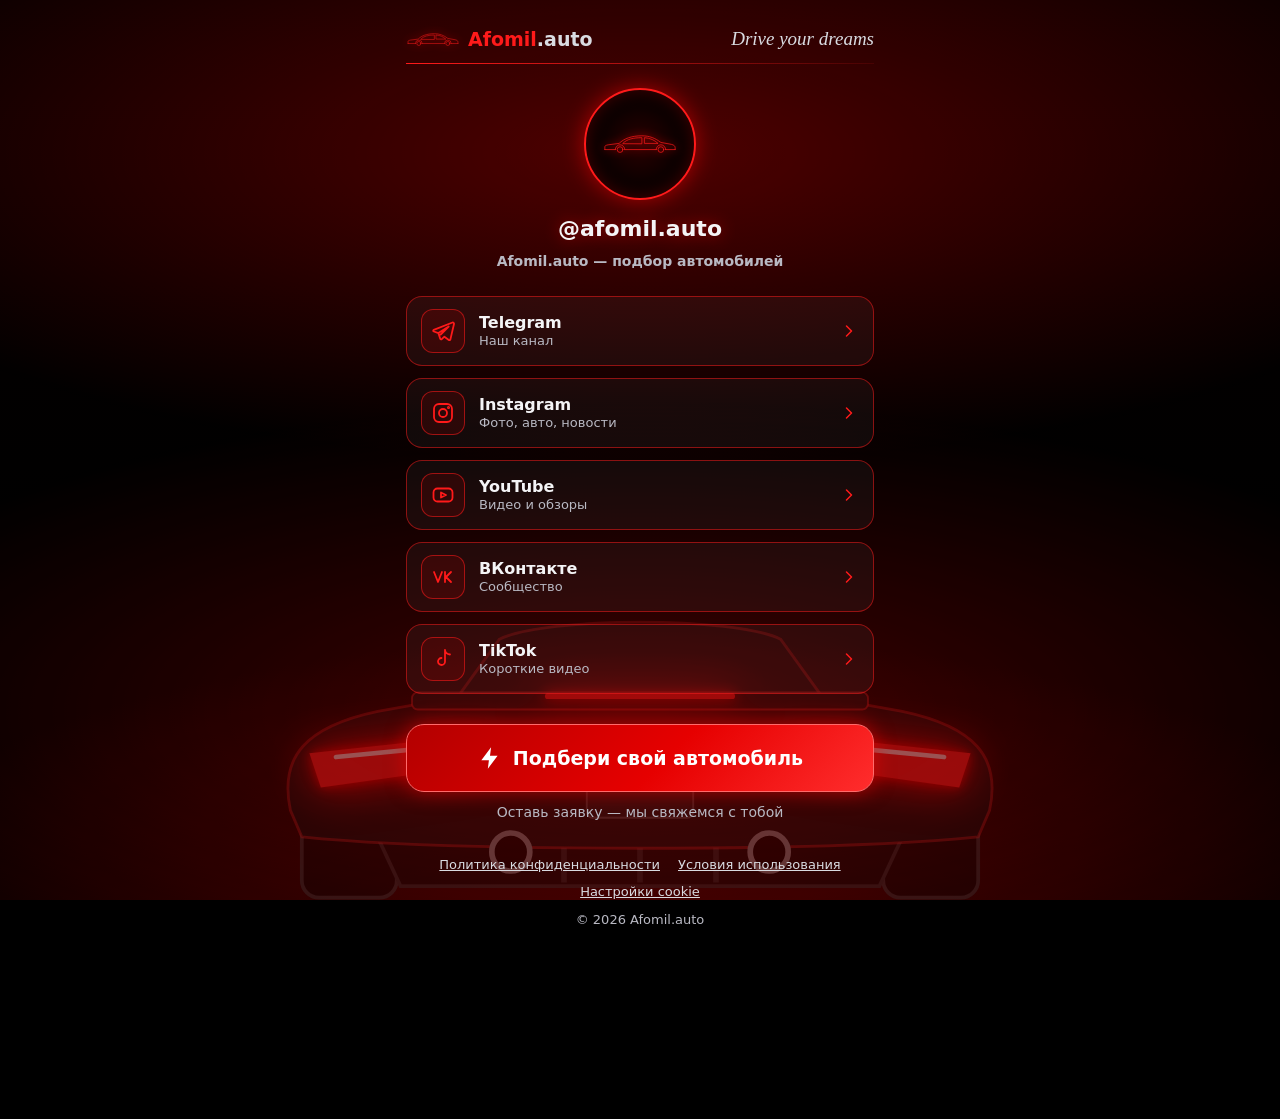
==== index.html @ 8be82878 "Add Afomil.auto landing page Dark neon-red link-in-bio page with a CSS 3D tunnel loader, animated ba" ====
<!doctype html>
<html lang="ru">
<head>
<meta charset="utf-8">
<meta name="viewport" content="width=device-width,initial-scale=1,viewport-fit=cover">
<title>Afomil.auto — Drive your dreams | Подбор автомобиля</title>
<meta name="description" content="Afomil.auto — подбор автомобиля под ваш запрос. Оставьте заявку в Telegram-боте, смотрите фото и новости в Telegram, Instagram и TikTok.">
<meta name="keywords" content="Afomil.auto, Afonil.auto, подбор авто, автомобиль, купить авто, Drive your dreams, заявка на авто">
<meta name="theme-color" content="#000000">
<meta http-equiv="Content-Security-Policy" content="default-src 'self'; img-src 'self' data:; style-src 'self'; script-src 'self'; connect-src 'self'; base-uri 'none'; form-action 'none'">
<link rel="canonical" href="https://tonxetyz.github.io/afomil-auto-site/">
<!-- favicon: svg + ico + png; replace https://tonxetyz.github.io/afomil-auto-site with the real domain everywhere (canonical, og, sitemap, robots) -->
<link rel="icon" href="favicon.ico" sizes="48x48">
<link rel="icon" href="favicon.svg" type="image/svg+xml">
<link rel="icon" href="favicon-32.png" sizes="32x32" type="image/png">
<link rel="apple-touch-icon" href="apple-touch-icon.png">
<link rel="manifest" href="site.webmanifest">
<meta property="og:type" content="website">
<meta property="og:locale" content="ru_RU">
<meta property="og:site_name" content="Afomil.auto">
<meta property="og:title" content="Afomil.auto — Drive your dreams">
<meta property="og:description" content="Подбери свой автомобиль: оставь заявку — мы свяжемся с тобой.">
<meta property="og:url" content="https://tonxetyz.github.io/afomil-auto-site/">
<meta property="og:image" content="https://tonxetyz.github.io/afomil-auto-site/og.png">
<meta property="og:image:width" content="1200">
<meta property="og:image:height" content="630">
<meta property="og:image:alt" content="Afomil.auto — красный неоновый логотип и спортивный автомобиль в тоннеле">
<meta name="twitter:card" content="summary_large_image">
<meta name="twitter:title" content="Afomil.auto — Drive your dreams">
<meta name="twitter:description" content="Подбери свой автомобиль: оставь заявку — мы свяжемся с тобой.">
<meta name="twitter:image" content="https://tonxetyz.github.io/afomil-auto-site/og.png">
<meta name="twitter:image:alt" content="Afomil.auto — красный неоновый логотип и спортивный автомобиль в тоннеле">
<script type="application/ld+json">{"@context":"https://schema.org","@type":"Organization","name":"Afomil.auto","url":"https://tonxetyz.github.io/afomil-auto-site/","logo":"https://tonxetyz.github.io/afomil-auto-site/apple-touch-icon.png","sameAs":["https://t.me/afomilautobot","https://t.me/afomil_auto","https://www.instagram.com/afomil.auto","https://www.tiktok.com/@afomil.auto"]}</script>
<link rel="stylesheet" href="style.css">
</head>
<body>

<svg class="sprite" aria-hidden="true" focusable="false">
  <!-- side-view outline logo -->
  <symbol id="car-side" viewBox="0 0 160 48">
    <path d="M6 37V31c0-2 2-3 7-4l23-3c10-10 26-16 48-16 16 0 28 5 40 14l22 4c6 1.500 8 4 8 7v4"/>
    <path d="M6 37h22M48 37h66M134 37h20"/>
    <path d="M28 37a10 10 0 0 1 20 0M114 37a10 10 0 0 1 20 0"/>
    <circle cx="38" cy="37" r="6"/><circle cx="124" cy="37" r="6"/>
    <path d="M44 24c8-9 22-12 40-12v12zM90 12c12 1 20 5 28 12H90z"/>
  </symbol>
  <!-- rear-view car -->
  <symbol id="car-body" viewBox="0 0 400 180">
    <rect x="22" y="112" width="50" height="62" rx="9" fill="#050505" stroke="#2c2c2c" stroke-width="2"/>
    <rect x="328" y="112" width="50" height="62" rx="9" fill="#050505" stroke="#2c2c2c" stroke-width="2"/>
    <path d="M60 138h280l-14 30H74z" fill="#060606" stroke="#262626" stroke-width="2"/>
    <path d="M160 140v26M200 140v26M240 140v26" stroke="#222" stroke-width="3"/>
    <path d="M100 74l26-36c24-12 124-12 148 0l26 36z" fill="#050505" stroke="#ff2a2a" stroke-opacity=".35" stroke-width="1.500"/>
    <path d="M16 128C10 100 24 84 62 76l22-4h232l22 4c38 8 52 24 46 52l-6 14c-78 8-278 8-356 0z" fill="#0c0c0c" stroke="#ff2a2a" stroke-opacity=".4" stroke-width="1.500"/>
    <rect x="80" y="66" width="240" height="9" rx="3" fill="#111" stroke="#ff2a2a" stroke-opacity=".5"/>
    <rect x="172" y="112" width="56" height="20" rx="3" fill="#161616" stroke="#444"/>
    <circle cx="132" cy="150" r="10" fill="#000" stroke="#7a7a7a" stroke-width="3"/>
    <circle cx="268" cy="150" r="10" fill="#000" stroke="#7a7a7a" stroke-width="3"/>
  </symbol>
  <symbol id="car-lights" viewBox="0 0 400 180">
    <g fill="#ff1a1a">
      <path d="M26 98l92-10v16l-86 12z"/><path d="M374 98l-92-10v16l86 12z"/>
      <rect x="118" y="92" width="164" height="5" rx="2.500"/>
      <rect x="150" y="66.500" width="100" height="3" rx="1.500"/>
    </g>
    <path d="M40 100l72-7M360 100l-72-7" stroke="#ffc2c2" stroke-width="2.500" stroke-linecap="round"/>
  </symbol>
  <!-- line icons (24x24) -->
  <symbol id="i-tg" viewBox="0 0 24 24"><path d="M21.500 3.500L2.800 10.800c-.8.300-.8 1.400 0 1.700l4.600 1.600 1.800 5.600c.2.700 1.100.9 1.600.4l2.600-2.400 4.400 3.300c.6.400 1.400.1 1.600-.6L23 5c.2-.9-.7-1.800-1.500-1.500zM7.400 14.100l10.300-6.600-8 8"/></symbol>
  <symbol id="i-ch" viewBox="0 0 24 24"><path d="M3 10v4h3l7 4V6L6 10zM16 9a4 4 0 0 1 0 6M18.500 6.500a8 8 0 0 1 0 11"/></symbol>
  <symbol id="i-bot" viewBox="0 0 24 24"><rect x="4" y="8" width="16" height="11" rx="3"/><path d="M12 4v4M9 13v1M15 13v1M2 12v3M22 12v3"/></symbol>
  <symbol id="i-ig" viewBox="0 0 24 24"><rect x="3" y="3" width="18" height="18" rx="5"/><circle cx="12" cy="12" r="4"/><circle cx="17.500" cy="6.500" r=".6"/></symbol>
  <symbol id="i-yt" viewBox="0 0 24 24"><rect x="2.5" y="5.5" width="19" height="13" rx="4"/><path d="M10 9.5l5 2.5-5 2.5z"/></symbol>
  <symbol id="i-vk" viewBox="0 0 24 24"><path d="M3 7l4 10 4-10M14 7v10M20 7l-5 5 5 5"/></symbol>
  <symbol id="i-tt" viewBox="0 0 24 24"><path d="M14 3v11.500a3.500 3.500 0 1 1-3.500-3.500M14 3c.3 2.600 2 4.200 5 4.500"/></symbol>
  <symbol id="i-tw" viewBox="0 0 24 24"><path d="M4 3h17v11l-5 5h-4l-3 3v-3H4zM16 8v4M12 8v4"/></symbol>
  <symbol id="i-bolt" viewBox="0 0 24 24"><path d="M13 2L4 14h7l-1 8 9-12h-7z"/></symbol>
  <symbol id="i-arrow" viewBox="0 0 24 24"><path d="M9 6l6 6-6 6"/></symbol>
</svg>

<!-- ============ SITE ============ -->
<div class="bg" aria-hidden="true">
  <i></i><i></i><i></i><i></i><i></i><i></i><i></i>
  <div class="bg-car rear">
    <svg viewBox="0 0 400 180"><use href="#car-body"/></svg>
    <svg class="lights" viewBox="0 0 400 180"><use href="#car-lights"/></svg>
  </div>
</div>

<main class="page">
  <header class="top stagger">
    <a class="brand" href="./" aria-label="Afomil.auto — на главную">
      <svg class="ic" viewBox="0 0 160 48" aria-hidden="true"><use href="#car-side"/></svg>
      <span><span class="r">Afomil</span><span class="s">.auto</span></span>
    </a>
    <p class="hand" lang="en">Drive your dreams</p>
  </header>

  <section class="profile stagger" aria-labelledby="h">
    <div class="avatar"><svg class="ic" viewBox="0 0 160 48" role="img" aria-label="Логотип Afomil.auto — контур спортивного авто"><use href="#car-side"/></svg></div>
    <p class="handle">@afomil.auto</p>
    <h1 class="tagline" id="h">Afomil.auto — подбор автомобилей</h1>
  </section>

  <nav aria-label="Наши ссылки">
    <ul class="links">
      <li class="stagger"><a class="link" href="https://t.me/afomil_auto" target="_blank" rel="noopener noreferrer"><span class="ico"><svg class="ic" aria-hidden="true"><use href="#i-tg"/></svg></span><span class="txt"><b>Telegram</b><small>Наш канал</small></span><svg class="ic arr" aria-hidden="true"><use href="#i-arrow"/></svg></a></li>
      <li class="stagger"><a class="link" href="https://www.instagram.com/afomil.auto" target="_blank" rel="noopener noreferrer"><span class="ico"><svg class="ic" aria-hidden="true"><use href="#i-ig"/></svg></span><span class="txt"><b>Instagram</b><small>Фото, авто, новости</small></span><svg class="ic arr" aria-hidden="true"><use href="#i-arrow"/></svg></a></li>
      <li class="stagger"><a class="link" href="https://youtube.com/@afomil_auto?si=aGSf8kV5DaeeR-SS" target="_blank" rel="noopener noreferrer"><span class="ico"><svg class="ic" aria-hidden="true"><use href="#i-yt"/></svg></span><span class="txt"><b>YouTube</b><small>Видео и обзоры</small></span><svg class="ic arr" aria-hidden="true"><use href="#i-arrow"/></svg></a></li>
            <li class="stagger"><a class="link" href="#" data-stub><span class="ico"><svg class="ic" aria-hidden="true"><use href="#i-vk"/></svg></span><span class="txt"><b>ВКонтакте</b><small>Сообщество</small></span><svg class="ic arr" aria-hidden="true"><use href="#i-arrow"/></svg></a></li>
            <li class="stagger"><a class="link" href="https://www.tiktok.com/@afomil.auto" target="_blank" rel="noopener noreferrer"><span class="ico"><svg class="ic" aria-hidden="true"><use href="#i-tt"/></svg></span><span class="txt"><b>TikTok</b><small>Короткие видео</small></span><svg class="ic arr" aria-hidden="true"><use href="#i-arrow"/></svg></a></li>
          </ul>
  </nav>

  <div class="cta-wrap stagger">
    <a class="cta" href="https://t.me/afomilautobot" target="_blank" rel="noopener noreferrer"><svg class="ic solid" aria-hidden="true"><use href="#i-bolt"/></svg><span>Подбери свой автомобиль</span></a>
    <p class="cta-note">Оставь заявку — мы свяжемся с тобой</p>
  </div>

  <footer class="foot stagger">
    <nav aria-label="Правовая информация">
      <a href="privacy.html" target="_blank" rel="noopener">Политика конфиденциальности</a>
      <a href="terms.html" target="_blank" rel="noopener">Условия использования</a>
      <button type="button" id="cookie-settings">Настройки cookie</button>
    </nav>
    <p>© 2026 Afomil.auto</p>
  </footer>
</main>

<!-- ============ LOADER ============ -->
<div id="loader" class="loader" role="status" aria-busy="true"><span class="sr">Загрузка</span>
  <div class="scene" aria-hidden="true">
    <div class="tube">
      <div class="plane floor"><div class="tex"></div></div>
      <div class="plane ceil"><div class="tex"></div></div>
      <div class="plane wall l"><div class="tex"></div></div>
      <div class="plane wall r"><div class="tex"></div></div>
      <div class="pool"></div>
      <div class="car rear">
        <svg viewBox="0 0 400 180"><use href="#car-body"/></svg>
        <svg class="lights" viewBox="0 0 400 180"><use href="#car-lights"/></svg>
      </div>
    </div>
    <div class="fog"></div>
  </div>
  <div class="l-top">
    <svg class="ic l-car" viewBox="0 0 160 48" aria-hidden="true"><use href="#car-side"/></svg>
    <div class="wordmark"><span class="r">Afomil</span><span class="s">.auto</span></div>
    <p class="slogan" lang="en">DRIVE YOUR DREAMS</p>
  </div>
  <div class="l-bottom">
    <div class="ring" aria-hidden="true">
      <svg viewBox="0 0 100 100"><circle class="back" cx="50" cy="50" r="44"/><circle class="fg" id="ring" cx="50" cy="50" r="44"/></svg>
      <span id="pct">0</span>
    </div>
    <p class="l-text">ЗАГРУЗКА...</p>
    <ul class="socials" aria-label="Соцсети">
      <li><a href="#" data-stub><svg class="ic" aria-hidden="true"><use href="#i-vk"/></svg>VK</a></li>
      <li><a href="https://www.instagram.com/afomil.auto" target="_blank" rel="noopener noreferrer"><svg class="ic" aria-hidden="true"><use href="#i-ig"/></svg>Instagram</a></li>
      <li><a href="#" data-stub><svg class="ic" aria-hidden="true"><use href="#i-tw"/></svg>Twitch</a></li>
      <li><a href="https://t.me/afomil_auto" target="_blank" rel="noopener noreferrer"><svg class="ic" aria-hidden="true"><use href="#i-ch"/></svg>TG Канал</a></li>
      <li><a href="https://t.me/afomilautobot" target="_blank" rel="noopener noreferrer"><svg class="ic" aria-hidden="true"><use href="#i-bot"/></svg>TG Bot</a></li>
    </ul>
  </div>
  <div class="flash" aria-hidden="true"></div>
</div>

<div id="cookie" class="cookie" role="dialog" aria-label="Cookie" hidden>
  <p id="cookie-t">Мы используем cookie для работы сайта и, с вашего согласия, для аналитики. <a href="privacy.html" target="_blank" rel="noopener">Подробнее</a></p>
  <div><button type="button" id="cookie-no">Только необходимые</button><button type="button" class="ok" id="cookie-yes">Принять</button></div>
</div>
<div id="toast" class="toast" role="status" aria-live="polite"></div>

<script src="app.js"></script>
</body>
</html>
---- style.css ----
/* Afomil.auto — dark neon-red. Mobile-first, no frameworks. */
:root{
  --red:#ff1a1a;--red2:#e60000;--red-d:#b30000;
  --ink:#f4f4f6;--muted:#b9b9c3;--silver:#d9dbe1;
  --ease:cubic-bezier(.4,0,.2,1);
  --font:Inter,"Segoe UI",system-ui,-apple-system,Roboto,Helvetica,Arial,sans-serif;
  --script:"Segoe Script","Snell Roundhand","Brush Script MT","Lucida Handwriting",cursive;
}
*{box-sizing:border-box;margin:0}
html{background:#000;color-scheme:dark;-webkit-text-size-adjust:100%}
body{min-height:100vh;min-height:100dvh;font:16px/1.5 var(--font);color:var(--ink);overflow-x:hidden;-webkit-font-smoothing:antialiased}
body.loading{overflow:hidden}
a{color:inherit}
:focus-visible{outline:2px solid #fff;outline-offset:3px;border-radius:6px}
.sprite{position:absolute;width:0;height:0;overflow:hidden}
.sr{position:absolute;width:1px;height:1px;overflow:hidden;clip-path:inset(50%);white-space:nowrap}
.ic{width:1.5em;height:1.5em;fill:none;stroke:currentColor;stroke-width:1.8;stroke-linecap:round;stroke-linejoin:round;flex:none}
.ic.solid{fill:currentColor;stroke:none}

/* ---------- background ---------- */
.bg{position:fixed;inset:0;z-index:-1;overflow:hidden;background:radial-gradient(120% 70% at 50% 112%,rgba(170,0,0,.38),transparent 60%),linear-gradient(#060000,#000 62%)}
.bg::before,.bg::after{content:"";position:absolute;left:-20%;width:140%;height:70%;border-radius:50%;background:radial-gradient(closest-side,rgba(255,0,0,.3),transparent);animation:smoke 14s ease-in-out infinite alternate;will-change:transform}
.bg::before{top:-18%}
.bg::after{bottom:-14%;opacity:.8;animation-duration:25s;animation-direction:alternate-reverse}
@keyframes smoke{to{transform:translate3d(12%,8%,0) scale(1.25)}}
.bg i{position:absolute;left:0;height:2px;width:34vw;border-radius:2px;opacity:.75;background:linear-gradient(90deg,transparent,rgba(255,50,50,.9),transparent);box-shadow:0 0 12px rgba(255,0,0,.7);transform:translateX(-40vw);animation:streak 3s linear infinite;will-change:transform}
.bg i:nth-child(1){top:9%;animation-duration:2.4s}.bg i:nth-child(2){top:21%;width:22vw;animation-duration:3.6s;animation-delay:-1.2s}
.bg i:nth-child(3){top:34%;animation-duration:2.9s;animation-delay:-2s}.bg i:nth-child(4){top:48%;width:26vw;animation-duration:2.2s;animation-delay:-.6s}
.bg i:nth-child(5){top:61%;animation-duration:3.3s;animation-delay:-2.5s}.bg i:nth-child(6){top:74%;width:20vw;animation-duration:2.7s;animation-delay:-1.8s}
.bg i:nth-child(7){top:86%;animation-duration:3.8s;animation-delay:-.3s}
@keyframes streak{to{transform:translateX(140vw)}}
@keyframes sway{to{scale:1.04}}
.bg .bg-car{position:absolute;left:50%;bottom:-1%;width:min(125vw,760px);translate:-50% 0;opacity:.5;animation:sway 5s ease-in-out infinite alternate}

/* ---------- rear car component ---------- */
.rear{position:relative;aspect-ratio:400/180}
.rear svg{position:absolute;inset:0;width:100%;height:100%}
.rear .lights{filter:drop-shadow(0 0 6px #f00) drop-shadow(0 0 20px #f00);animation:pulse .55s ease-in-out infinite alternate}
@keyframes pulse{from{opacity:.62}to{opacity:1}}

/* ---------- loader ---------- */
.loader{
  --w:clamp(300px,min(86vw,78vh),760px);--h:calc(var(--w)*.56);--L:2800px;
  --zc:calc(470px - var(--L)/2);--P:360px;
  --zm:0;--cz:-200px;--sx:0px;--sy:0px;--sr:0deg;--flash:0;
  position:fixed;inset:0;z-index:100;background:#000;overflow:hidden;
  display:flex;flex-direction:column;justify-content:space-between;align-items:center;
  padding:max(18px,env(safe-area-inset-top)) 16px max(14px,env(safe-area-inset-bottom));
  transition:opacity .7s var(--ease),visibility .7s;
  animation:loader-fallback 0s 6s forwards; /* no-JS safety net */
}
.loader[hidden]{display:none}
.loader.is-out{opacity:0;visibility:hidden;pointer-events:none}
@keyframes loader-fallback{to{opacity:0;visibility:hidden;pointer-events:none}}
.scene{position:absolute;inset:0;perspective:520px;perspective-origin:50% 46%;overflow:hidden}
.tube{position:absolute;inset:0;transform-style:preserve-3d;transform:translate(var(--sx),var(--sy)) rotate(var(--sr))}
.plane{position:absolute;left:50%;top:50%;overflow:hidden;background:#050000}
.plane .tex{position:absolute;left:0;top:0}
.floor,.ceil{width:var(--w);height:var(--L);margin:calc(var(--L)/-2) 0 0 calc(var(--w)/-2);
  -webkit-mask-image:linear-gradient(to bottom,transparent 6%,#000 62%);mask-image:linear-gradient(to bottom,transparent 6%,#000 62%)}
.wall{width:var(--L);height:var(--h);margin:calc(var(--h)/-2) 0 0 calc(var(--L)/-2);
  -webkit-mask-image:linear-gradient(to right,#000 38%,transparent 94%);mask-image:linear-gradient(to right,#000 38%,transparent 94%)}
.floor{transform:translateZ(var(--zc)) translateY(calc(var(--h)/2)) rotateX(90deg)}
.ceil{transform:translateZ(var(--zc)) translateY(calc(var(--h)/-2)) rotateX(90deg)}
.wall.l{transform:translateZ(var(--zc)) translateX(calc(var(--w)/-2)) rotateY(90deg)}
.wall.r{transform:translateZ(var(--zc)) translateX(calc(var(--w)/2)) rotateY(90deg)}
/* textures slide toward the camera; every pattern period divides --P so the loop is seamless */
.floor .tex,.ceil .tex{width:100%;height:calc(var(--L) + var(--P));transform:translateY(calc(var(--zm)*1px - var(--P)))}
.wall .tex{width:calc(var(--L) + var(--P));height:100%;transform:translateX(calc(var(--zm)*-1px))}
.floor .tex{background:
  linear-gradient(90deg,transparent 2.5%,rgba(255,40,40,.95) 2.5% 3.8%,transparent 3.8% 96.2%,rgba(255,40,40,.95) 96.2% 97.5%,transparent 97.5%),
  linear-gradient(90deg,rgba(255,0,0,.38),transparent 16% 84%,rgba(255,0,0,.38)),
  linear-gradient(0deg,transparent 0 90%,rgba(255,30,30,.6) 90% 100%) 0 0/100% 120px,
  radial-gradient(ellipse 60% 70px at 50% 50%,rgba(255,40,40,.32),transparent) 0 0/100% var(--P)}
.ceil .tex{background:
  linear-gradient(90deg,transparent 40%,rgba(255,40,40,.16) 49% 51%,transparent 60%),
  linear-gradient(0deg,transparent 0 88%,rgba(255,30,30,.55) 88% 100%) 0 0/100% 180px}
.wall .tex{background:
  linear-gradient(180deg,transparent 8%,rgba(255,0,0,.26) 16%,transparent 25%,transparent 75%,rgba(255,0,0,.26) 84%,transparent 92%),
  linear-gradient(180deg,transparent 16%,rgba(255,50,50,.95) 16% 17.4%,transparent 17.4% 82.6%,rgba(255,50,50,.95) 82.6% 84%,transparent 84%),
  linear-gradient(90deg,transparent 0 91%,rgba(255,50,50,.8) 91% 96%,transparent 96%) 0 0/180px 100%,
  radial-gradient(ellipse 80px 40% at 50% 50%,#ff5a5a,rgba(255,0,0,.3) 55%,transparent) 0 0/var(--P) 100%}
.car{position:absolute;left:50%;top:50%;width:calc(var(--w)*.78);
  margin:calc(var(--h)/2 - var(--w)*.351) 0 0 calc(var(--w)*-.39);transform:translateZ(var(--cz))}
.pool{position:absolute;left:50%;top:50%;width:var(--w);height:900px;margin:-450px 0 0 calc(var(--w)/-2);
  background:radial-gradient(ellipse 55% 50% at 50% 12%,rgba(255,0,0,.6),transparent 70%);
  transform:translateZ(calc(var(--cz) + 430px)) translateY(calc(var(--h)/2 - 1px)) rotateX(90deg)}
.fog{position:absolute;inset:0;pointer-events:none;background:
  radial-gradient(ellipse 40% 34% at 50% 46%,rgba(255,0,0,.12),transparent 70%),
  radial-gradient(ellipse at 50% 46%,transparent 42%,rgba(0,0,0,.88) 100%)}
.flash{position:absolute;inset:0;z-index:3;pointer-events:none;opacity:var(--flash);
  background:radial-gradient(circle at 50% 46%,#fff 0,#ff5a5a 16%,#ff0000 44%,#a00000 80%)}

.l-top,.l-bottom{position:relative;z-index:2;display:flex;flex-direction:column;align-items:center;text-align:center}
.l-top{gap:6px}
.l-car{width:clamp(120px,34vw,200px);height:auto;color:var(--red);stroke-width:1.5;filter:drop-shadow(0 0 6px #f00)}
.wordmark{font-size:clamp(34px,10vw,58px);font-weight:800;letter-spacing:.01em;line-height:1.05}
.wordmark .r{color:var(--red);text-shadow:0 0 14px rgba(255,0,0,.8),0 0 36px rgba(255,0,0,.5)}
.wordmark .s{color:var(--silver)}
.slogan{font-size:clamp(11px,3vw,14px);letter-spacing:.5em;padding-left:.5em;color:#fff;font-weight:600}
.l-bottom{gap:10px;width:100%}
.ring{position:relative;width:68px;height:68px}
.ring svg{width:100%;height:100%;rotate:-90deg;fill:none;stroke-width:3}
.ring .back{stroke:rgba(255,255,255,.12)}
.ring .fg{stroke:var(--red);stroke-linecap:round;stroke-dasharray:276.5;stroke-dashoffset:276.5;filter:drop-shadow(0 0 4px #f00)}
.ring span{position:absolute;inset:0;display:grid;place-items:center;font-size:13px;font-weight:700;font-variant-numeric:tabular-nums}
.l-text{font-size:13px;letter-spacing:.35em;padding-left:.35em;color:var(--silver);font-weight:600}
.socials{display:flex;justify-content:center;gap:2px;width:min(100%,420px);padding:8px 6px;margin-top:4px;list-style:none;border:1px solid rgba(255,26,26,.45);border-radius:16px;background:rgba(10,0,0,.55);backdrop-filter:blur(8px);-webkit-backdrop-filter:blur(8px)}
.socials a{display:flex;flex-direction:column;align-items:center;gap:3px;flex:1;min-width:0;padding:6px 4px;text-align:center;border-radius:10px;text-decoration:none;font-size:11px;color:var(--silver);transition:color .2s var(--ease),background .2s var(--ease)}
.socials a:hover{color:#fff;background:rgba(255,26,26,.18)}
.socials .ic{width:22px;height:22px}

/* ---------- page ---------- */
.page{max-width:500px;margin:0 auto;padding:14px 16px 190px;display:flex;flex-direction:column;gap:20px}
.top{display:flex;align-items:center;justify-content:space-between;gap:12px;padding-bottom:12px;border-bottom:1px solid transparent;border-image:linear-gradient(90deg,var(--red),rgba(255,26,26,.1)) 1}
.brand{display:flex;align-items:center;gap:8px;text-decoration:none;font-weight:800;font-size:19px;line-height:1}
.brand .ic{width:54px;height:auto;stroke-width:1.5;color:var(--red);filter:drop-shadow(0 0 4px rgba(255,0,0,.7))}
.brand .r{color:var(--red)}.brand .s{color:var(--silver)}
.hand{font:italic 16px/1.2 var(--script);color:var(--silver);text-align:right}
.profile{display:flex;flex-direction:column;align-items:center;gap:6px;text-align:center}
.avatar{display:grid;place-items:center;width:112px;aspect-ratio:1;border-radius:50%;color:var(--red);background:radial-gradient(circle,#2a0000,#000 70%);border:2px solid var(--red);box-shadow:0 0 22px rgba(255,0,0,.55),inset 0 0 18px rgba(255,0,0,.3)}
.avatar .ic{width:76px;height:auto;stroke-width:1.5;filter:drop-shadow(0 0 4px #f00)}
.handle{font-size:22px;font-weight:800;margin-top:6px;text-shadow:0 0 16px rgba(255,0,0,.5)}
.tagline{color:var(--muted);font-size:14px}
.links{display:flex;flex-direction:column;gap:12px;list-style:none;padding:0}
.link{display:flex;align-items:center;gap:14px;padding:12px 14px;min-height:64px;text-decoration:none;border:1px solid rgba(255,26,26,.5);border-radius:16px;background:rgba(255,255,255,.04);backdrop-filter:blur(10px);-webkit-backdrop-filter:blur(10px);
  transition:scale .25s var(--ease),border-color .25s var(--ease),box-shadow .25s var(--ease),background .25s var(--ease)}
.ico{display:grid;place-items:center;width:44px;height:44px;border-radius:12px;border:1px solid rgba(255,26,26,.55);background:rgba(255,0,0,.1);color:var(--red);transition:translate .25s var(--ease)}
.ico .ic{width:24px;height:24px}
.txt{display:flex;flex-direction:column;flex:1;min-width:0;line-height:1.25}
.txt b{font-weight:700;font-size:16px}
.txt small{color:var(--muted);font-size:13px}
.arr{width:20px;height:20px;color:var(--red);transition:translate .25s var(--ease)}
@media (hover:hover){
  .link:hover{scale:1.03;border-color:#ff4d4d;background:rgba(255,0,0,.08);box-shadow:0 0 22px rgba(255,0,0,.45),inset 0 0 14px rgba(255,0,0,.12)}
  .link:hover .ico{translate:4px 0}
  .link:hover .arr{translate:7px 0}
}
.link:active{scale:.97;border-color:#fff;box-shadow:0 0 34px rgba(255,40,40,.9)}
.link:active .ico,.link:active .txt{animation:vib .18s linear 2}
@keyframes vib{25%{translate:-1px 1px}50%{translate:1px -1px}75%{translate:-1px 0}}
.cta-wrap{display:flex;flex-direction:column;align-items:center;gap:10px;margin-top:6px;text-align:center}
.cta{display:flex;align-items:center;justify-content:center;gap:10px;width:100%;min-height:68px;padding:16px 20px;border-radius:18px;text-decoration:none;color:#fff;font-weight:800;font-size:19px;
  background:linear-gradient(135deg,var(--red-d),var(--red2) 55%,#ff2d2d);border:1px solid #ff6b6b;
  box-shadow:0 0 20px rgba(255,0,0,.55);animation:breathe 2.6s ease-in-out 1.6s infinite;
  transition:scale .25s var(--ease),box-shadow .25s var(--ease)}
.cta .ic{width:26px;height:26px}
@media (hover:hover){.cta:hover{scale:1.03;box-shadow:0 0 44px rgba(255,30,30,.9)}}
.cta:active{scale:.97;box-shadow:0 0 56px #ff3b3b;animation:none}
@keyframes breathe{50%{box-shadow:0 0 42px rgba(255,0,0,.85)}}
.cta-note{color:var(--muted);font-size:14px}
.foot{margin-top:6px;text-align:center;font-size:13px;color:var(--muted);display:flex;flex-direction:column;gap:6px}
.foot a,.foot button{color:var(--silver);background:none;border:0;font:inherit;text-decoration:underline;cursor:pointer;padding:2px}
.foot nav{display:flex;flex-wrap:wrap;justify-content:center;gap:4px 14px}

/* entrance: staggered, starts after the loader (body.loading pauses it) */
.stagger{animation:rise .6s var(--ease) both;animation-delay:calc(var(--i,0)*90ms + .1s)}
.cta-wrap.stagger{animation:rise-strong .9s var(--ease) both;animation-delay:calc(var(--i,0)*90ms + .1s)}
body.loading .stagger{animation-play-state:paused}
.top{--i:0}.profile{--i:1}
.links li:nth-child(1){--i:2}.links li:nth-child(2){--i:3}.links li:nth-child(3){--i:4}.links li:nth-child(4){--i:5}
.cta-wrap{--i:7}.foot{--i:8}
@keyframes rise{from{opacity:0;translate:0 22px}}
@keyframes rise-strong{0%{opacity:0;translate:0 40px;scale:.85;filter:blur(6px)}60%{filter:blur(0)}}

/* ---------- toast & cookie ---------- */
.toast,.cookie{position:fixed;left:50%;translate:-50% 0;z-index:200;width:min(calc(100% - 24px),480px);border:1px solid rgba(255,26,26,.6);border-radius:14px;background:rgba(12,0,0,.92);backdrop-filter:blur(10px);-webkit-backdrop-filter:blur(10px);box-shadow:0 0 24px rgba(255,0,0,.3)}
.toast{bottom:120px;pointer-events:none;padding:12px 16px;text-align:center;font-size:14px;opacity:0;transition:opacity .25s var(--ease)}
.toast.on{opacity:1}
.cookie{bottom:12px;padding:14px 16px;display:flex;flex-direction:column;gap:10px;font-size:13px;color:var(--silver);max-height:45vh;overflow:auto}
.cookie[hidden]{display:none}
.cookie p a{color:#fff}
.cookie div{display:flex;gap:8px}
.cookie button{flex:1;min-height:44px;border-radius:10px;font:inherit;font-weight:700;cursor:pointer;border:1px solid var(--red);background:transparent;color:#fff}
.cookie button.ok{background:var(--red-d)}

/* ---------- legal & 404 ---------- */
.doc{max-width:760px;margin:0 auto;padding:20px 16px 80px}
.doc .back{display:inline-block;margin-bottom:18px;color:var(--red);font-weight:600;text-decoration:none}
.doc h1{font-size:clamp(26px,6vw,36px);line-height:1.2;margin-bottom:6px;text-shadow:0 0 16px rgba(255,0,0,.45)}
.doc h2{font-size:19px;margin:26px 0 8px;color:var(--red)}
.doc p,.doc li{color:#dcdce2;margin-bottom:8px}
.doc ul{padding-left:22px}
.doc .date{color:var(--muted);font-size:14px;margin-bottom:12px}
.nf{min-height:100dvh;display:grid;place-content:center;justify-items:center;gap:14px;padding:24px;text-align:center}
.nf .code{font-size:clamp(88px,26vw,170px);font-weight:900;line-height:1;color:var(--red);text-shadow:0 0 22px rgba(255,0,0,.8),0 0 60px rgba(255,0,0,.45)}
.nf p{color:var(--muted);max-width:34ch}
.nf .cta{width:auto;min-height:56px;font-size:17px;animation:none;background:linear-gradient(135deg,var(--red-d),var(--red2))}

@media (min-width:600px){
  .page{padding-top:28px;gap:24px}
  .hand{font-size:19px}
}
@media (prefers-reduced-motion:reduce){
  *,*::before,*::after{animation-duration:.001ms!important;animation-delay:0s!important;animation-iteration-count:1!important;transition-duration:.001ms!important}
}
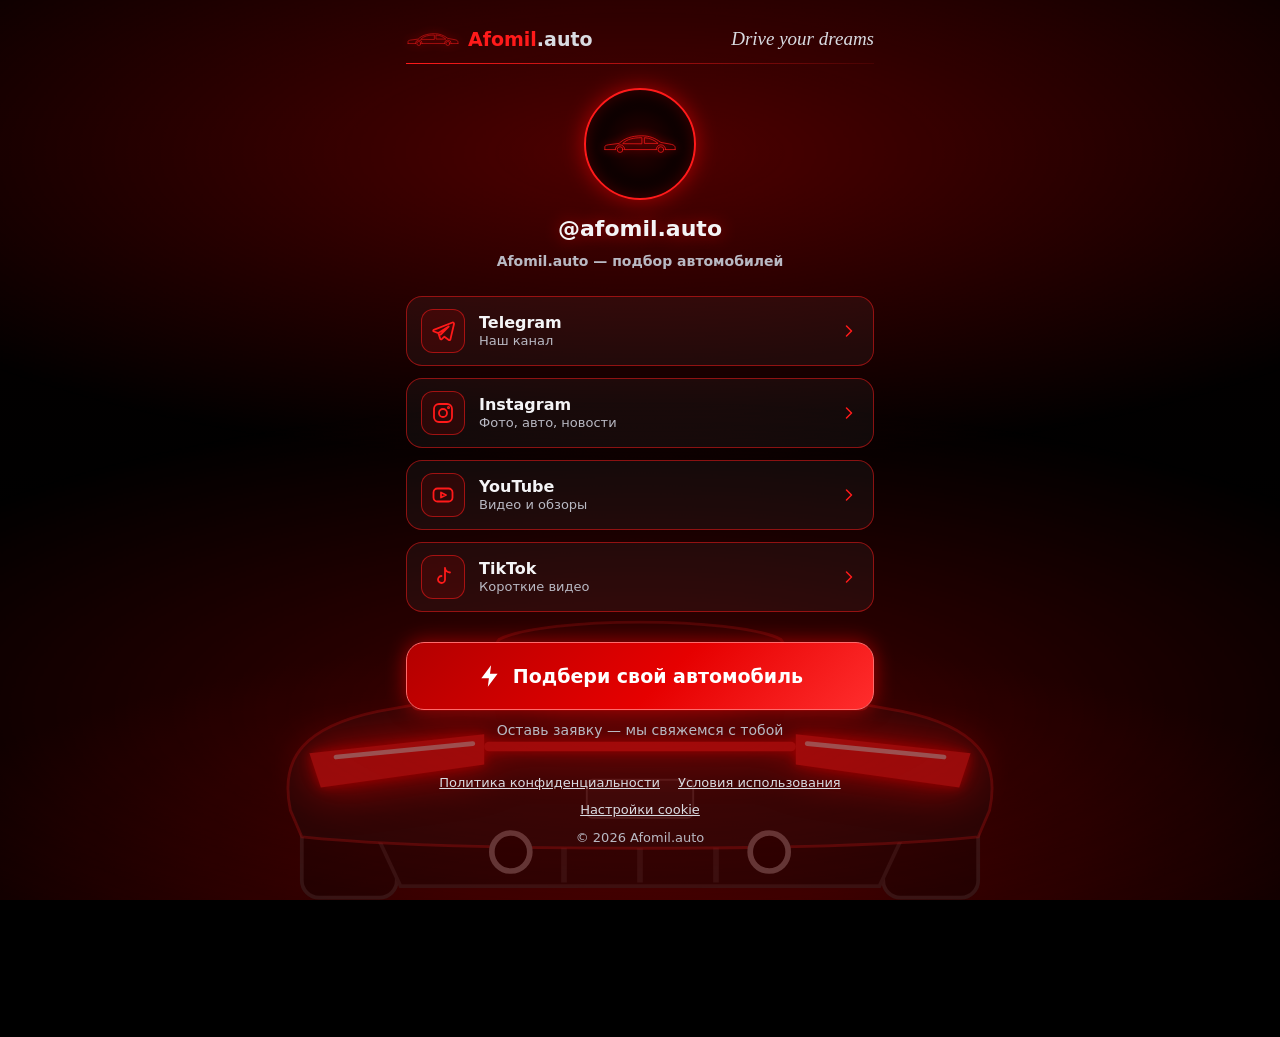
==== commit 9089a30d: "Remove VK link Co-Authored-By: Claude Sonnet 5.5 <noreply@anthropic.com>" ====
--- a/index.html
+++ b/index.html
@@ -71,7 +71,6 @@
   <symbol id="i-bot" viewBox="0 0 24 24"><rect x="4" y="8" width="16" height="11" rx="3"/><path d="M12 4v4M9 13v1M15 13v1M2 12v3M22 12v3"/></symbol>
   <symbol id="i-ig" viewBox="0 0 24 24"><rect x="3" y="3" width="18" height="18" rx="5"/><circle cx="12" cy="12" r="4"/><circle cx="17.500" cy="6.500" r=".6"/></symbol>
   <symbol id="i-yt" viewBox="0 0 24 24"><rect x="2.5" y="5.5" width="19" height="13" rx="4"/><path d="M10 9.5l5 2.5-5 2.5z"/></symbol>
-  <symbol id="i-vk" viewBox="0 0 24 24"><path d="M3 7l4 10 4-10M14 7v10M20 7l-5 5 5 5"/></symbol>
   <symbol id="i-tt" viewBox="0 0 24 24"><path d="M14 3v11.500a3.500 3.500 0 1 1-3.500-3.500M14 3c.3 2.600 2 4.200 5 4.500"/></symbol>
   <symbol id="i-tw" viewBox="0 0 24 24"><path d="M4 3h17v11l-5 5h-4l-3 3v-3H4zM16 8v4M12 8v4"/></symbol>
   <symbol id="i-bolt" viewBox="0 0 24 24"><path d="M13 2L4 14h7l-1 8 9-12h-7z"/></symbol>
@@ -107,7 +106,6 @@
       <li class="stagger"><a class="link" href="https://t.me/afomil_auto" target="_blank" rel="noopener noreferrer"><span class="ico"><svg class="ic" aria-hidden="true"><use href="#i-tg"/></svg></span><span class="txt"><b>Telegram</b><small>Наш канал</small></span><svg class="ic arr" aria-hidden="true"><use href="#i-arrow"/></svg></a></li>
       <li class="stagger"><a class="link" href="https://www.instagram.com/afomil.auto" target="_blank" rel="noopener noreferrer"><span class="ico"><svg class="ic" aria-hidden="true"><use href="#i-ig"/></svg></span><span class="txt"><b>Instagram</b><small>Фото, авто, новости</small></span><svg class="ic arr" aria-hidden="true"><use href="#i-arrow"/></svg></a></li>
       <li class="stagger"><a class="link" href="https://youtube.com/@afomil_auto?si=aGSf8kV5DaeeR-SS" target="_blank" rel="noopener noreferrer"><span class="ico"><svg class="ic" aria-hidden="true"><use href="#i-yt"/></svg></span><span class="txt"><b>YouTube</b><small>Видео и обзоры</small></span><svg class="ic arr" aria-hidden="true"><use href="#i-arrow"/></svg></a></li>
-            <li class="stagger"><a class="link" href="#" data-stub><span class="ico"><svg class="ic" aria-hidden="true"><use href="#i-vk"/></svg></span><span class="txt"><b>ВКонтакте</b><small>Сообщество</small></span><svg class="ic arr" aria-hidden="true"><use href="#i-arrow"/></svg></a></li>
             <li class="stagger"><a class="link" href="https://www.tiktok.com/@afomil.auto" target="_blank" rel="noopener noreferrer"><span class="ico"><svg class="ic" aria-hidden="true"><use href="#i-tt"/></svg></span><span class="txt"><b>TikTok</b><small>Короткие видео</small></span><svg class="ic arr" aria-hidden="true"><use href="#i-arrow"/></svg></a></li>
           </ul>
   </nav>
@@ -155,7 +153,6 @@
     </div>
     <p class="l-text">ЗАГРУЗКА...</p>
     <ul class="socials" aria-label="Соцсети">
-      <li><a href="#" data-stub><svg class="ic" aria-hidden="true"><use href="#i-vk"/></svg>VK</a></li>
       <li><a href="https://www.instagram.com/afomil.auto" target="_blank" rel="noopener noreferrer"><svg class="ic" aria-hidden="true"><use href="#i-ig"/></svg>Instagram</a></li>
       <li><a href="#" data-stub><svg class="ic" aria-hidden="true"><use href="#i-tw"/></svg>Twitch</a></li>
       <li><a href="https://t.me/afomil_auto" target="_blank" rel="noopener noreferrer"><svg class="ic" aria-hidden="true"><use href="#i-ch"/></svg>TG Канал</a></li>
--- a/style.css
+++ b/style.css
@@ -159,7 +159,7 @@
 body.loading .stagger{animation-play-state:paused}
 .top{--i:0}.profile{--i:1}
 .links li:nth-child(1){--i:2}.links li:nth-child(2){--i:3}.links li:nth-child(3){--i:4}.links li:nth-child(4){--i:5}
-.cta-wrap{--i:7}.foot{--i:8}
+.cta-wrap{--i:6}.foot{--i:7}
 @keyframes rise{from{opacity:0;translate:0 22px}}
 @keyframes rise-strong{0%{opacity:0;translate:0 40px;scale:.85;filter:blur(6px)}60%{filter:blur(0)}}
 
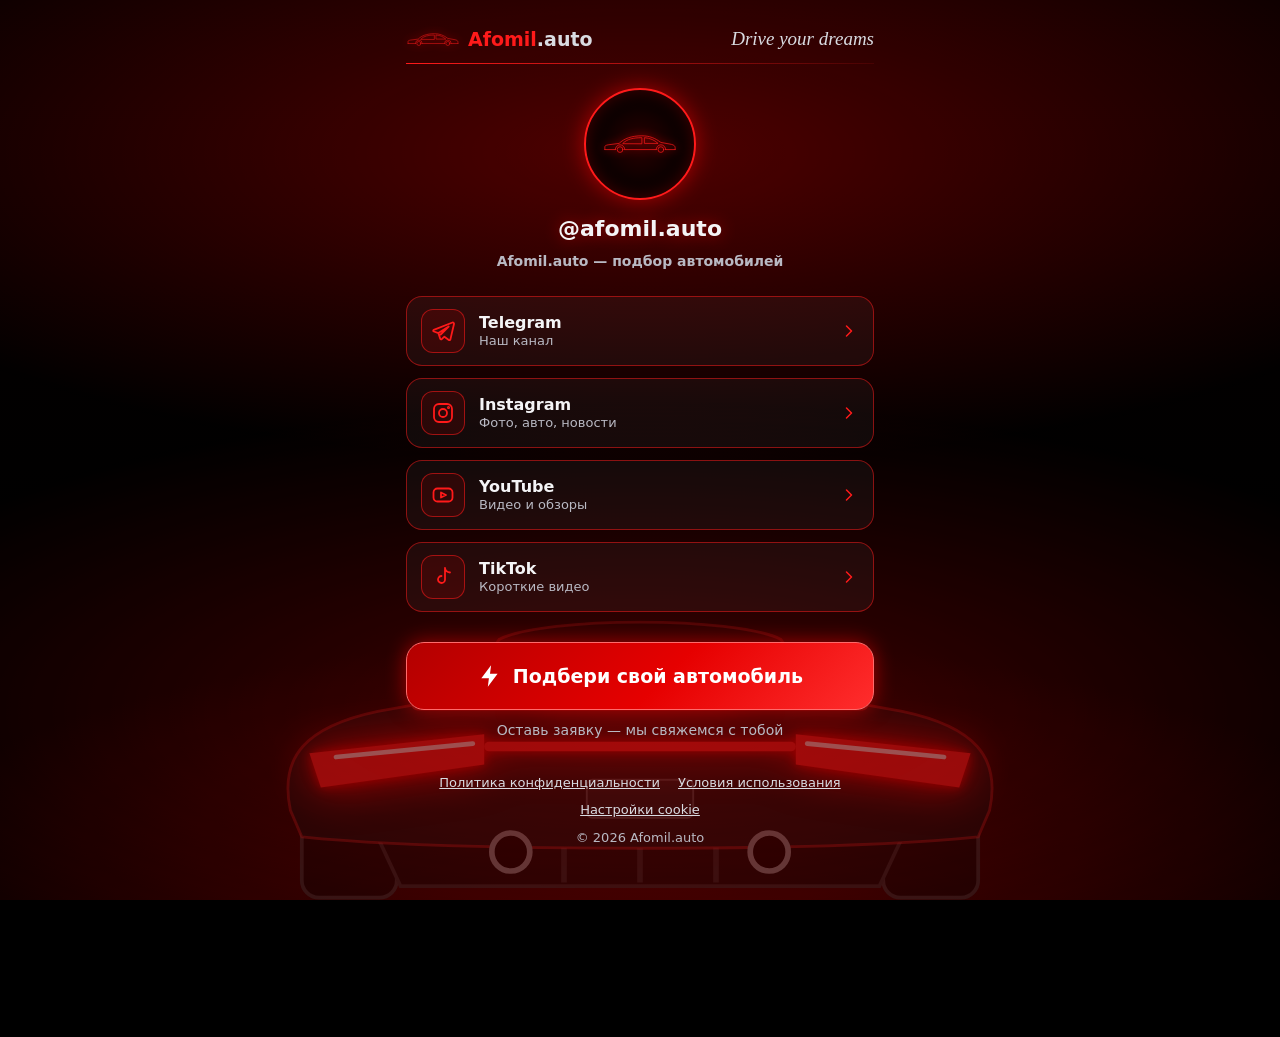
==== commit ec024516: "Point site URLs to Netlify Co-Authored-By: Claude Sonnet 5.5 <noreply@anthropic.com>" ====
--- a/index.html
+++ b/index.html
@@ -8,8 +8,8 @@
 <meta name="keywords" content="Afomil.auto, Afonil.auto, подбор авто, автомобиль, купить авто, Drive your dreams, заявка на авто">
 <meta name="theme-color" content="#000000">
 <meta http-equiv="Content-Security-Policy" content="default-src 'self'; img-src 'self' data:; style-src 'self'; script-src 'self'; connect-src 'self'; base-uri 'none'; form-action 'none'">
-<link rel="canonical" href="https://tonxetyz.github.io/afomil-auto-site/">
-<!-- favicon: svg + ico + png; replace https://tonxetyz.github.io/afomil-auto-site with the real domain everywhere (canonical, og, sitemap, robots) -->
+<link rel="canonical" href="https://afomil-auto-bio.netlify.app/">
+<!-- favicon: svg + ico + png; replace https://afomil-auto-bio.netlify.app with the real domain everywhere (canonical, og, sitemap, robots) -->
 <link rel="icon" href="favicon.ico" sizes="48x48">
 <link rel="icon" href="favicon.svg" type="image/svg+xml">
 <link rel="icon" href="favicon-32.png" sizes="32x32" type="image/png">
@@ -20,17 +20,17 @@
 <meta property="og:site_name" content="Afomil.auto">
 <meta property="og:title" content="Afomil.auto — Drive your dreams">
 <meta property="og:description" content="Подбери свой автомобиль: оставь заявку — мы свяжемся с тобой.">
-<meta property="og:url" content="https://tonxetyz.github.io/afomil-auto-site/">
-<meta property="og:image" content="https://tonxetyz.github.io/afomil-auto-site/og.png">
+<meta property="og:url" content="https://afomil-auto-bio.netlify.app/">
+<meta property="og:image" content="https://afomil-auto-bio.netlify.app/og.png">
 <meta property="og:image:width" content="1200">
 <meta property="og:image:height" content="630">
 <meta property="og:image:alt" content="Afomil.auto — красный неоновый логотип и спортивный автомобиль в тоннеле">
 <meta name="twitter:card" content="summary_large_image">
 <meta name="twitter:title" content="Afomil.auto — Drive your dreams">
 <meta name="twitter:description" content="Подбери свой автомобиль: оставь заявку — мы свяжемся с тобой.">
-<meta name="twitter:image" content="https://tonxetyz.github.io/afomil-auto-site/og.png">
+<meta name="twitter:image" content="https://afomil-auto-bio.netlify.app/og.png">
 <meta name="twitter:image:alt" content="Afomil.auto — красный неоновый логотип и спортивный автомобиль в тоннеле">
-<script type="application/ld+json">{"@context":"https://schema.org","@type":"Organization","name":"Afomil.auto","url":"https://tonxetyz.github.io/afomil-auto-site/","logo":"https://tonxetyz.github.io/afomil-auto-site/apple-touch-icon.png","sameAs":["https://t.me/afomilautobot","https://t.me/afomil_auto","https://www.instagram.com/afomil.auto","https://www.tiktok.com/@afomil.auto"]}</script>
+<script type="application/ld+json">{"@context":"https://schema.org","@type":"Organization","name":"Afomil.auto","url":"https://afomil-auto-bio.netlify.app/","logo":"https://afomil-auto-bio.netlify.app/apple-touch-icon.png","sameAs":["https://t.me/afomilautobot","https://t.me/afomil_auto","https://www.instagram.com/afomil.auto","https://www.tiktok.com/@afomil.auto"]}</script>
 <link rel="stylesheet" href="style.css">
 </head>
 <body>
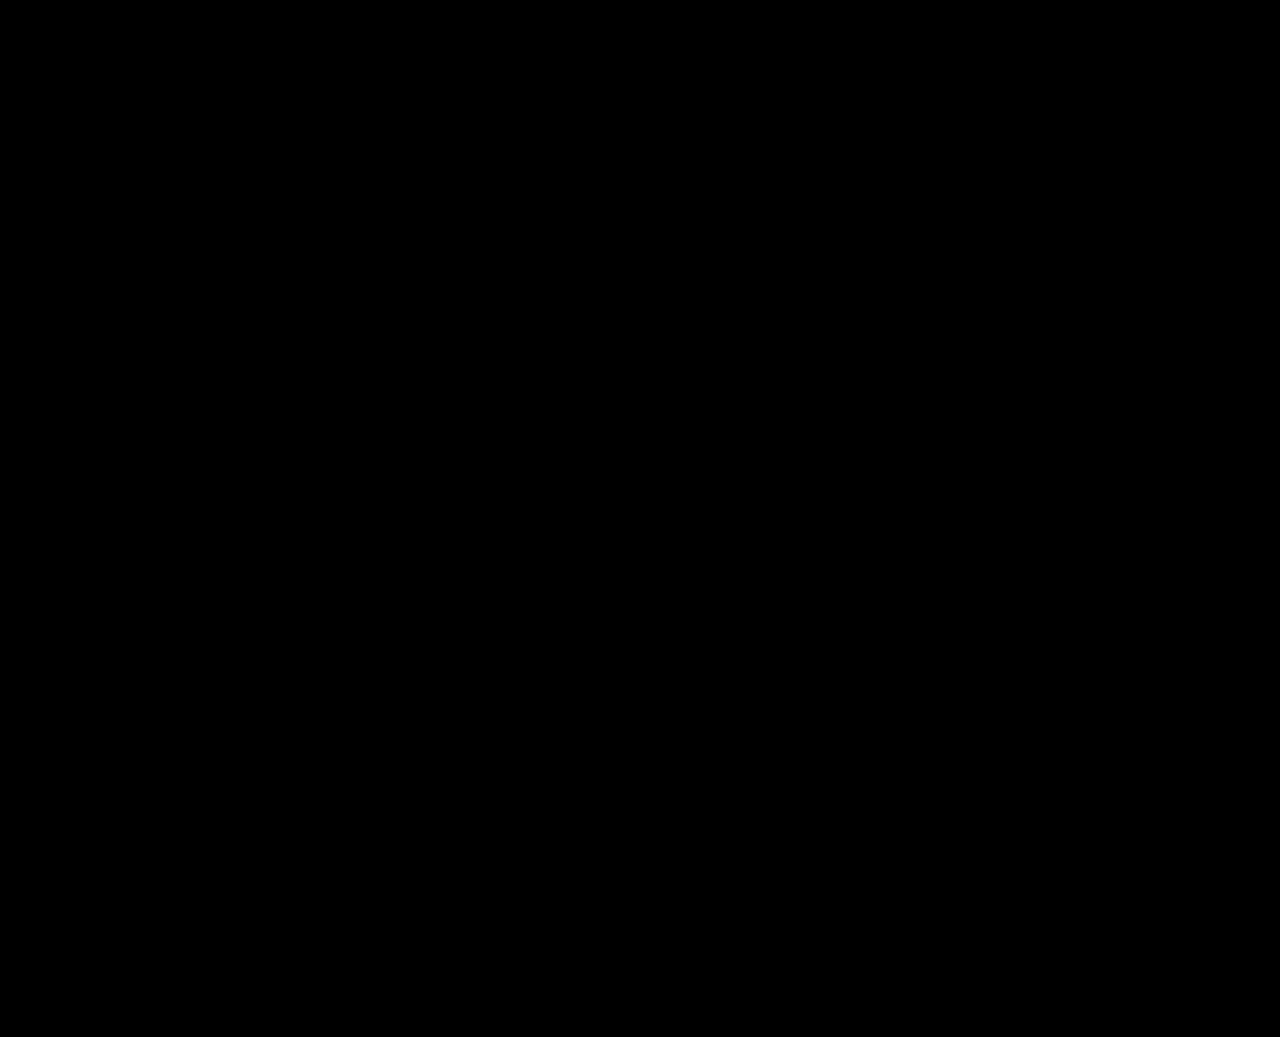
==== commit 49ecbd35: "Speed up the loader on phones, remove blue tap highlight - write transforms directly instead of inhe" ====
--- a/index.html
+++ b/index.html
@@ -133,10 +133,13 @@
       <div class="plane ceil"><div class="tex"></div></div>
       <div class="plane wall l"><div class="tex"></div></div>
       <div class="plane wall r"><div class="tex"></div></div>
+      <div class="end"></div>
+      <div class="rig">
       <div class="pool"></div>
       <div class="car rear">
         <svg viewBox="0 0 400 180"><use href="#car-body"/></svg>
         <svg class="lights" viewBox="0 0 400 180"><use href="#car-lights"/></svg>
+      </div>
       </div>
     </div>
     <div class="fog"></div>
--- a/style.css
+++ b/style.css
@@ -42,7 +42,7 @@
 .loader{
   --w:clamp(300px,min(86vw,78vh),760px);--h:calc(var(--w)*.56);--L:2800px;
   --zc:calc(470px - var(--L)/2);--P:360px;
-  --zm:0;--cz:-200px;--sx:0px;--sy:0px;--sr:0deg;--flash:0;
+  
   position:fixed;inset:0;z-index:100;background:#000;overflow:hidden;
   display:flex;flex-direction:column;justify-content:space-between;align-items:center;
   padding:max(18px,env(safe-area-inset-top)) 16px max(14px,env(safe-area-inset-bottom));
@@ -53,9 +53,11 @@
 .loader.is-out{opacity:0;visibility:hidden;pointer-events:none}
 @keyframes loader-fallback{to{opacity:0;visibility:hidden;pointer-events:none}}
 .scene{position:absolute;inset:0;perspective:520px;perspective-origin:50% 46%;overflow:hidden}
-.tube{position:absolute;inset:0;transform-style:preserve-3d;transform:translate(var(--sx),var(--sy)) rotate(var(--sr))}
+.tube{position:absolute;inset:0;transform-style:preserve-3d;will-change:transform}
+.end{position:absolute;left:50%;top:50%;width:var(--w);height:var(--h);margin:calc(var(--h)/-2) 0 0 calc(var(--w)/-2);transform:translateZ(calc(470px - var(--L)));background:radial-gradient(circle,#300000,#000 70%)}
+.rig{position:absolute;inset:0;transform-style:preserve-3d;transform:translate3d(0,0,-200px);will-change:transform}
 .plane{position:absolute;left:50%;top:50%;overflow:hidden;background:#050000}
-.plane .tex{position:absolute;left:0;top:0}
+.plane .tex{position:absolute;left:0;top:0;will-change:transform}
 .floor,.ceil{width:var(--w);height:var(--L);margin:calc(var(--L)/-2) 0 0 calc(var(--w)/-2);
   -webkit-mask-image:linear-gradient(to bottom,transparent 6%,#000 62%);mask-image:linear-gradient(to bottom,transparent 6%,#000 62%)}
 .wall{width:var(--L);height:var(--h);margin:calc(var(--h)/-2) 0 0 calc(var(--L)/-2);
@@ -65,8 +67,8 @@
 .wall.l{transform:translateZ(var(--zc)) translateX(calc(var(--w)/-2)) rotateY(90deg)}
 .wall.r{transform:translateZ(var(--zc)) translateX(calc(var(--w)/2)) rotateY(90deg)}
 /* textures slide toward the camera; every pattern period divides --P so the loop is seamless */
-.floor .tex,.ceil .tex{width:100%;height:calc(var(--L) + var(--P));transform:translateY(calc(var(--zm)*1px - var(--P)))}
-.wall .tex{width:calc(var(--L) + var(--P));height:100%;transform:translateX(calc(var(--zm)*-1px))}
+.floor .tex,.ceil .tex{width:100%;height:calc(var(--L) + var(--P));transform:translate3d(0,-360px,0)}
+.wall .tex{width:calc(var(--L) + var(--P));height:100%}
 .floor .tex{background:
   linear-gradient(90deg,transparent 2.5%,rgba(255,40,40,.95) 2.5% 3.8%,transparent 3.8% 96.2%,rgba(255,40,40,.95) 96.2% 97.5%,transparent 97.5%),
   linear-gradient(90deg,rgba(255,0,0,.38),transparent 16% 84%,rgba(255,0,0,.38)),
@@ -81,14 +83,14 @@
   linear-gradient(90deg,transparent 0 91%,rgba(255,50,50,.8) 91% 96%,transparent 96%) 0 0/180px 100%,
   radial-gradient(ellipse 80px 40% at 50% 50%,#ff5a5a,rgba(255,0,0,.3) 55%,transparent) 0 0/var(--P) 100%}
 .car{position:absolute;left:50%;top:50%;width:calc(var(--w)*.78);
-  margin:calc(var(--h)/2 - var(--w)*.351) 0 0 calc(var(--w)*-.39);transform:translateZ(var(--cz))}
+  margin:calc(var(--h)/2 - var(--w)*.351) 0 0 calc(var(--w)*-.39)}
 .pool{position:absolute;left:50%;top:50%;width:var(--w);height:900px;margin:-450px 0 0 calc(var(--w)/-2);
   background:radial-gradient(ellipse 55% 50% at 50% 12%,rgba(255,0,0,.6),transparent 70%);
-  transform:translateZ(calc(var(--cz) + 430px)) translateY(calc(var(--h)/2 - 1px)) rotateX(90deg)}
+  transform:translateZ(430px) translateY(calc(var(--h)/2 - 1px)) rotateX(90deg)}
 .fog{position:absolute;inset:0;pointer-events:none;background:
   radial-gradient(ellipse 40% 34% at 50% 46%,rgba(255,0,0,.12),transparent 70%),
   radial-gradient(ellipse at 50% 46%,transparent 42%,rgba(0,0,0,.88) 100%)}
-.flash{position:absolute;inset:0;z-index:3;pointer-events:none;opacity:var(--flash);
+.flash{position:absolute;inset:0;z-index:3;pointer-events:none;opacity:0;
   background:radial-gradient(circle at 50% 46%,#fff 0,#ff5a5a 16%,#ff0000 44%,#a00000 80%)}
 
 .l-top,.l-bottom{position:relative;z-index:2;display:flex;flex-direction:column;align-items:center;text-align:center}
@@ -109,6 +111,20 @@
 .socials a{display:flex;flex-direction:column;align-items:center;gap:3px;flex:1;min-width:0;padding:6px 4px;text-align:center;border-radius:10px;text-decoration:none;font-size:11px;color:var(--silver);transition:color .2s var(--ease),background .2s var(--ease)}
 .socials a:hover{color:#fff;background:rgba(255,26,26,.18)}
 .socials .ic{width:22px;height:22px}
+
+/* phones / weak CPUs: no masks, blur or glow filters in the loader */
+.loader.lite{--L:1700px}
+.lite .plane{-webkit-mask-image:none;mask-image:none}
+.lite .socials{backdrop-filter:none;-webkit-backdrop-filter:none;background:rgba(10,0,0,.85)}
+.lite .rear .lights,.lite .l-car,.lite .ring .fg{filter:none}
+
+/* the page behind the loader is not painted or animated while it runs */
+body.loading .page,body.loading .bg{visibility:hidden}
+body.loading .bg *,body.loading .bg::before,body.loading .bg::after{animation-play-state:paused}
+
+/* no blue tap flash on phones */
+a,button{-webkit-tap-highlight-color:transparent}
+.link,.cta,.socials a{-webkit-user-select:none;user-select:none;-webkit-touch-callout:none}
 
 /* ---------- page ---------- */
 .page{max-width:500px;margin:0 auto;padding:14px 16px 190px;display:flex;flex-direction:column;gap:20px}
